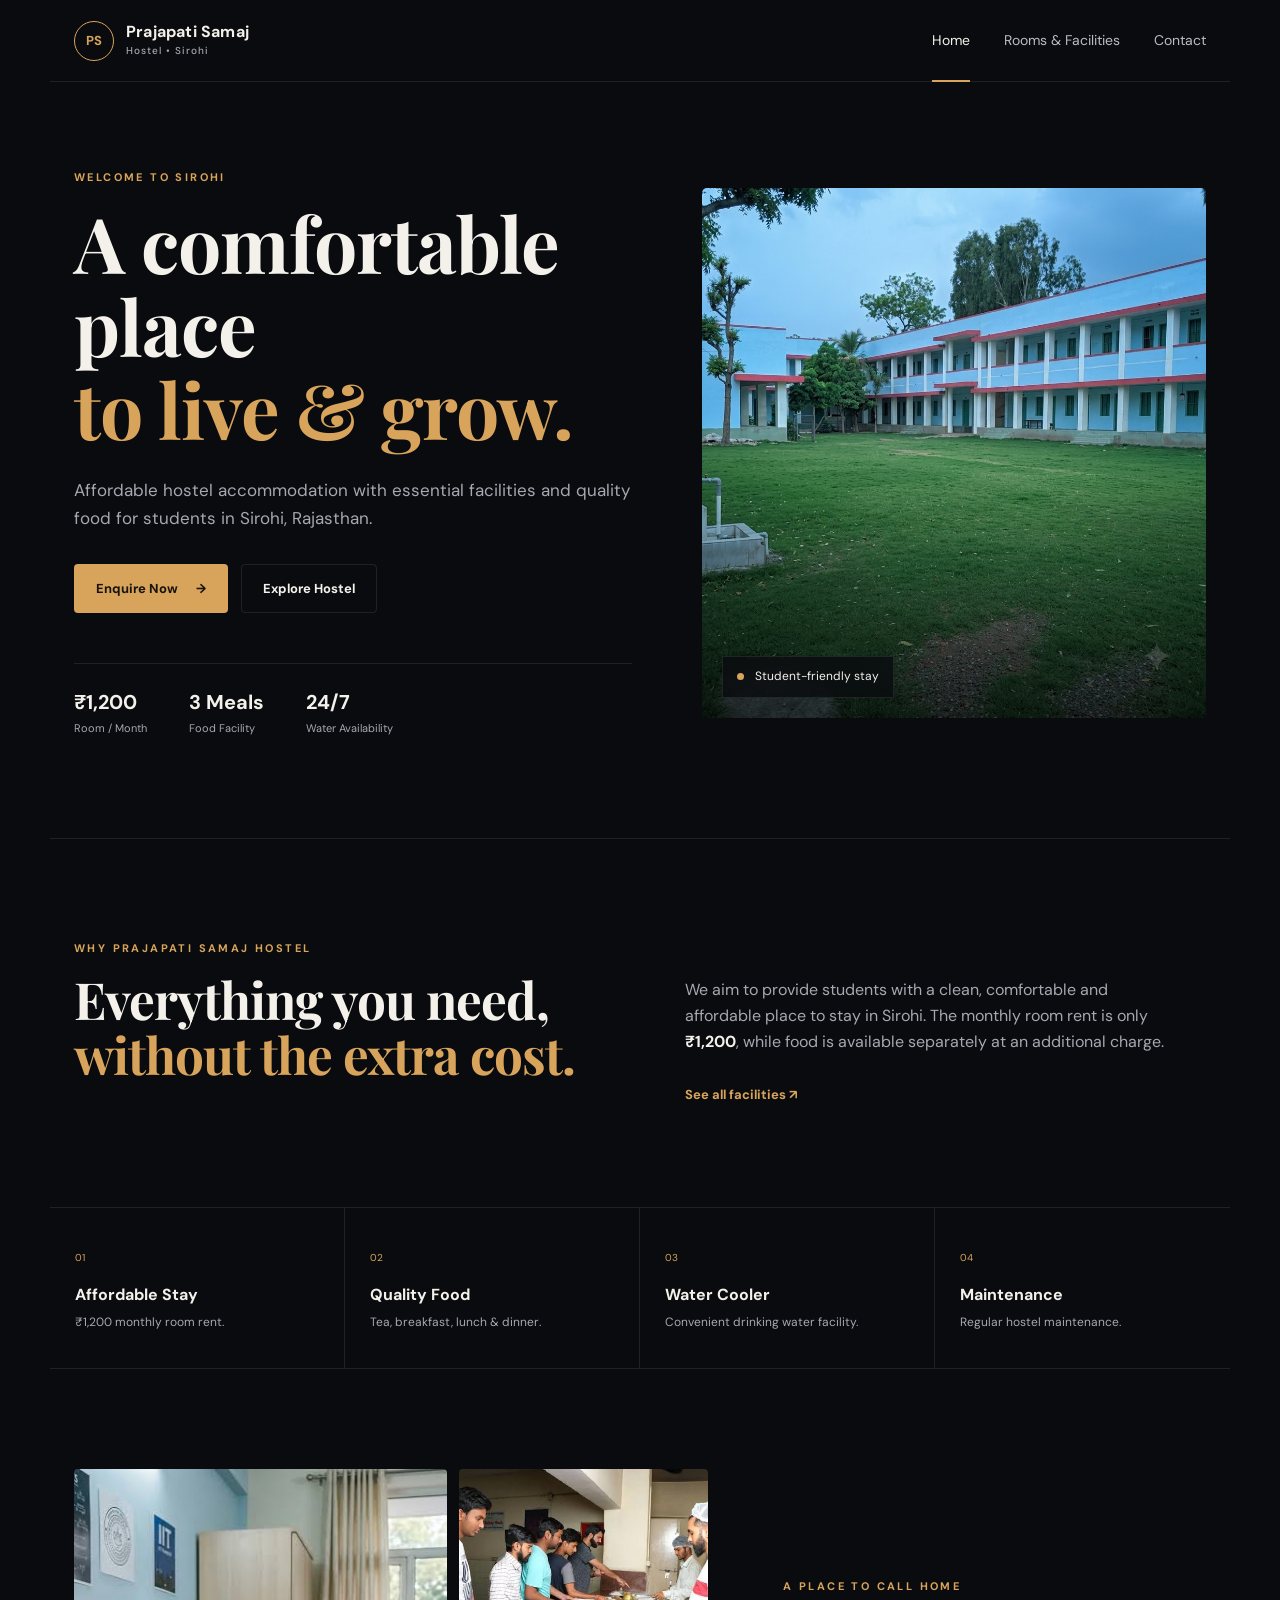
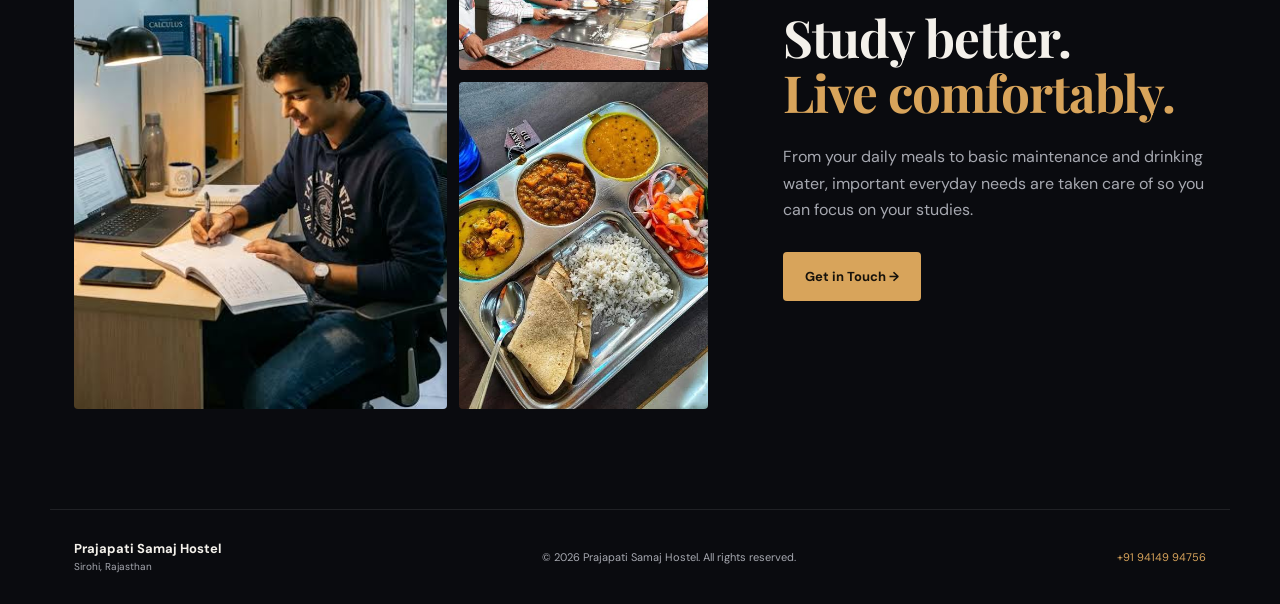
==== index.html @ ca45638c "added first commit" ====
<!DOCTYPE html>
<html lang="en">
<head>
  <meta charset="UTF-8">
  <meta name="viewport" content="width=device-width, initial-scale=1.0">
  <meta name="description" content="Prajapati Samaj Hostel, Sirohi Rajasthan - affordable student accommodation with food and essential facilities.">
  <title>Prajapati Samaj Hostel | Sirohi</title>
  <link rel="preconnect" href="https://fonts.googleapis.com">
  <link rel="preconnect" href="https://fonts.gstatic.com" crossorigin>
  <link href="https://fonts.googleapis.com/css2?family=DM+Sans:wght@400;500;600;700&family=Playfair+Display:wght@600;700&display=swap" rel="stylesheet">
  <link rel="stylesheet" href="style.css">
</head>
<body>
  <header class="navbar">
    <a class="logo" href="index.html"><span>PS</span><div>Prajapati Samaj<br><small>Hostel • Sirohi</small></div></a>
    <button class="menu-btn" aria-label="Open menu">☰</button>
    <nav>
      <a class="active" href="index.html">Home</a>
      <a href="rooms.html">Rooms & Facilities</a>
      <a href="contact.html">Contact</a>
    </nav>
  </header>

  <main>
    <section class="hero">
      <div class="hero-content">
        <p class="eyebrow">WELCOME TO SIROHI</p>
        <h1>A comfortable place<br><em>to live & grow.</em></h1>
        <p class="hero-text">Affordable hostel accommodation with essential facilities and quality food for students in Sirohi, Rajasthan.</p>
        <div class="hero-actions">
          <a class="btn btn-primary" href="contact.html">Enquire Now <span>→</span></a>
          <a class="btn btn-ghost" href="rooms.html">Explore Hostel</a>
        </div>
        <div class="quick-stats">
          <div><strong>₹1,200</strong><span>Room / Month</span></div>
          <div><strong>3 Meals</strong><span>Food Facility</span></div>
          <div><strong>24/7</strong><span>Water Availability</span></div>
        </div>
      </div>
      <div class="hero-image">
        <div class="image-card">
          <img src="hostel.png" alt="Comfortable hostel room">
          <div class="image-label"><span class="dot"></span> Student-friendly stay</div>
        </div>
      </div>
    </section>

    <section class="section intro">
      <div class="section-heading">
        <p class="eyebrow">WHY PRAJAPATI SAMAJ HOSTEL</p>
        <h2>Everything you need,<br><em>without the extra cost.</em></h2>
      </div>
      <div class="intro-copy">
        <p>We aim to provide students with a clean, comfortable and affordable place to stay in Sirohi. The monthly room rent is only <strong>₹1,200</strong>, while food is available separately at an additional charge.</p>
        <a class="text-link" href="hostel.png">See all facilities <span>↗</span></a>
      </div>
    </section>

    <section class="feature-strip">
      <div class="feature"><span>01</span><h3>Affordable Stay</h3><p>₹1,200 monthly room rent.</p></div>
      <div class="feature"><span>02</span><h3>Quality Food</h3><p>Tea, breakfast, lunch & dinner.</p></div>
      <div class="feature"><span>03</span><h3>Water Cooler</h3><p>Convenient drinking water facility.</p></div>
      <div class="feature"><span>04</span><h3>Maintenance</h3><p>Regular hostel maintenance.</p></div>
    </section>

    <section class="section photo-section">
      <div class="photo-grid">
        <div class="photo tall"><img src="room.png" alt="Hostel room interior"></div>
        <div class="photo"><img src="mess.png" alt="Fresh food"></div>
        <div class="photo"><img src="food.png" alt="Comfortable living space"></div>
      </div>
      <div class="photo-copy">
        <p class="eyebrow">A PLACE TO CALL HOME</p>
        <h2>Study better.<br><em>Live comfortably.</em></h2>
        <p>From your daily meals to basic maintenance and drinking water, important everyday needs are taken care of so you can focus on your studies.</p>
        <a class="btn btn-primary" href="contact.html">Get in Touch →</a>
      </div>
    </section>
  </main>

  <footer>
    <div class="footer-brand"><strong>Prajapati Samaj Hostel</strong><span>Sirohi, Rajasthan</span></div>
    <p>© <span id="year"></span> Prajapati Samaj Hostel. All rights reserved.</p>
    <a href="tel:+919414994756">+91 94149 94756</a>
  </footer>
  <script src="script.js"></script>
</body>
</html>
---- style.css ----
:root {
  --bg: #0a0b0f;
  --surface: #111319;
  --surface2: #171922;
  --text: #f4f1eb;
  --muted: #a6a8b0;
  --accent: #d8a45b;
  --accent2: #f0c98c;
  --line: rgba(255, 255, 255, .09);
  --max: 1180px;
}

* {
  box-sizing: border-box;
  margin: 0;
  padding: 0
}

html {
  scroll-behavior: smooth
}

body {
  font-family: "DM Sans", sans-serif;
  background: var(--bg);
  color: var(--text);
  line-height: 1.65
}

a {
  color: inherit;
  text-decoration: none
}

img {
  display: block;
  width: 100%;
  object-fit: cover
}

.navbar {
  height: 82px;
  max-width: var(--max);
  margin: auto;
  padding: 0 24px;
  display: flex;
  align-items: center;
  justify-content: space-between;
  border-bottom: 1px solid var(--line)
}

.logo {
  display: flex;
  align-items: center;
  gap: 12px;
  font-weight: 700;
  line-height: 1.05;
  letter-spacing: .2px
}

.logo span {
  display: grid;
  place-items: center;
  width: 40px;
  height: 40px;
  border: 1px solid var(--accent);
  color: var(--accent);
  border-radius: 50%;
  font-size: 13px
}

.logo small {
  font-size: 10px;
  color: var(--muted);
  font-weight: 500;
  letter-spacing: 1px
}

nav {
  display: flex;
  gap: 34px
}

nav a {
  font-size: 14px;
  color: #bbbcc2;
  position: relative;
  padding: 30px 0
}

nav a:hover,
nav a.active {
  color: var(--text)
}

nav a.active:after {
  content: "";
  position: absolute;
  bottom: 0;
  left: 0;
  width: 100%;
  height: 2px;
  background: var(--accent)
}

.menu-btn {
  display: none;
  background: none;
  border: 0;
  color: white;
  font-size: 25px
}

.hero {
  max-width: var(--max);
  margin: auto;
  padding: 86px 24px 100px;
  display: grid;
  grid-template-columns: 1.05fr .95fr;
  gap: 70px;
  align-items: center
}

.eyebrow {
  font-size: 11px;
  letter-spacing: 2.4px;
  color: var(--accent);
  font-weight: 700;
  margin-bottom: 15px
}

h1,
h2 {
  font-family: "Playfair Display", serif;
  line-height: 1.08;
  letter-spacing: -1px
}

h1 {
  font-size: clamp(48px, 6vw, 78px)
}

h2 {
  font-size: clamp(38px, 4vw, 56px)
}

em {
  color: var(--accent);
  font-style: normal
}

.hero-text {
  color: var(--muted);
  max-width: 570px;
  margin: 26px 0 32px;
  font-size: 17px
}

.hero-actions {
  display: flex;
  gap: 13px;
  flex-wrap: wrap
}

.btn {
  display: inline-flex;
  align-items: center;
  justify-content: center;
  gap: 18px;
  padding: 13px 21px;
  border-radius: 4px;
  font-size: 13px;
  font-weight: 700;
  transition: .25s;
  border: 1px solid transparent
}

.btn-primary {
  background: var(--accent);
  color: #17120b
}

.btn-primary:hover {
  background: var(--accent2);
  transform: translateY(-2px)
}

.btn-ghost {
  border-color: var(--line);
  color: var(--text)
}

.btn-ghost:hover {
  border-color: var(--accent);
  color: var(--accent)
}

.hero-image {
  position: relative
}

.image-card {
  height: 530px;
  position: relative;
  overflow: hidden;
  border-radius: 5px
}

.image-card:after {
  content: "";
  position: absolute;
  inset: 0;
  background: linear-gradient(180deg, transparent 55%, rgba(0, 0, 0, .65))
}

.image-card img {
  height: 100%
}

.image-label {
  position: absolute;
  z-index: 2;
  bottom: 20px;
  left: 20px;
  background: rgba(10, 11, 15, .78);
  backdrop-filter: blur(10px);
  padding: 10px 14px;
  font-size: 12px;
  border: 1px solid var(--line)
}

.dot {
  display: inline-block;
  width: 7px;
  height: 7px;
  border-radius: 50%;
  background: var(--accent);
  margin-right: 8px
}

.quick-stats {
  display: flex;
  gap: 42px;
  margin-top: 50px;
  border-top: 1px solid var(--line);
  padding-top: 22px
}

.quick-stats div {
  display: flex;
  flex-direction: column
}

.quick-stats strong {
  font-size: 20px
}

.quick-stats span {
  font-size: 11px;
  color: var(--muted)
}

.section {
  max-width: var(--max);
  margin: auto;
  padding: 100px 24px
}

.intro {
  display: grid;
  grid-template-columns: 1fr 1fr;
  gap: 90px;
  border-top: 1px solid var(--line)
}

.intro-copy {
  padding-top: 38px;
  color: var(--muted);
  font-size: 16px;
  max-width: 500px
}

.intro-copy strong {
  color: var(--text)
}

.text-link {
  display: inline-block;
  color: var(--accent);
  font-weight: 700;
  font-size: 13px;
  margin-top: 28px
}

.feature-strip {
  border-top: 1px solid var(--line);
  border-bottom: 1px solid var(--line);
  display: grid;
  grid-template-columns: repeat(4, 1fr);
  max-width: var(--max);
  margin: auto
}

.feature {
  padding: 35px 25px;
  border-right: 1px solid var(--line)
}

.feature:last-child {
  border: 0
}

.feature span {
  font-size: 10px;
  color: var(--accent)
}

.feature h3 {
  font-size: 16px;
  margin: 12px 0 5px
}

.feature p {
  font-size: 12px;
  color: var(--muted)
}

.photo-section {
  display: grid;
  grid-template-columns: 1.2fr .8fr;
  gap: 75px;
  align-items: center
}

.photo-grid {
  display: grid;
  grid-template-columns: 1.2fr .8fr;
  gap: 12px;
  height: 540px
}

.photo {
  overflow: hidden;
  border-radius: 4px
}

.photo.tall {
  grid-row: span 2
}

.photo img {
  height: 100%;
  transition: .5s
}

.photo:hover img {
  transform: scale(1.04)
}

.photo-copy p:not(.eyebrow) {
  color: var(--muted);
  margin: 24px 0 28px
}

footer {
  border-top: 1px solid var(--line);
  max-width: var(--max);
  margin: auto;
  padding: 28px 24px;
  display: flex;
  align-items: center;
  justify-content: space-between;
  color: var(--muted);
  font-size: 11px
}

.footer-brand {
  display: flex;
  flex-direction: column
}

.footer-brand strong {
  color: var(--text);
  font-size: 13px
}

.footer-brand span {
  font-size: 10px
}

.footer-brand+p {
  text-align: center
}

footer>a {
  color: var(--accent)
}

.page-hero {
  max-width: var(--max);
  margin: auto;
  padding: 95px 24px 90px;
  border-bottom: 1px solid var(--line)
}

.page-hero p:last-child {
  color: var(--muted);
  max-width: 590px;
  margin-top: 25px;
  font-size: 16px
}

.pricing {
  display: grid;
  grid-template-columns: 1fr .7fr;
  gap: 20px;
  padding-top: 65px
}

.price-card,
.notice {
  background: var(--surface);
  border: 1px solid var(--line);
  border-radius: 6px;
  padding: 35px;
  display: flex;
  align-items: center;
  justify-content: space-between;
  gap: 25px
}

.price-card h2 {
  font-family: "DM Sans";
  font-size: 39px;
  letter-spacing: -1px
}

.price-card h2 small {
  font-size: 15px;
  color: var(--muted);
  font-weight: 400
}

.price-card p:not(.eyebrow),
.notice p {
  font-size: 13px;
  color: var(--muted);
  margin-top: 8px
}

.notice {
  display: block;
  background: transparent;
  border-color: rgba(216, 164, 91, .3)
}

.notice strong {
  color: var(--accent)
}

.centered {
  text-align: center
}

.facility-grid {
  display: grid;
  grid-template-columns: repeat(4, 1fr);
  gap: 14px;
  margin-top: 55px
}

.facility-card {
  background: var(--surface);
  border: 1px solid var(--line);
  padding: 28px;
  min-height: 210px
}

.icon {
  font-size: 20px;
  color: var(--accent);
  margin-bottom: 32px
}

.facility-card h3 {
  font-size: 17px
}

.facility-card p {
  font-size: 12px;
  color: var(--muted);
  margin-top: 8px
}

.food-section {
  display: grid;
  grid-template-columns: 1fr 1fr;
  gap: 70px;
  align-items: center
}

.food-image {
  height: 500px;
  border-radius: 5px;
  overflow: hidden
}

.food-image img {
  height: 100%
}

.food-copy>p:not(.eyebrow):not(.small-note) {
  color: var(--muted);
  margin: 22px 0
}

.meal-list {
  border-top: 1px solid var(--line);
  margin-top: 25px
}

.meal-list div {
  display: flex;
  align-items: center;
  gap: 15px;
  padding: 15px 0;
  border-bottom: 1px solid var(--line);
  font-size: 13px
}

.meal-list span {
  color: var(--accent);
  font-size: 18px
}

.small-note {
  font-size: 11px;
  color: #858791;
  margin-top: 20px
}

.gallery-grid {
  display: grid;
  grid-template-columns: repeat(3, 1fr);
  gap: 12px;
  margin-top: 45px
}

.gallery-grid img {
  height: 280px;
  border-radius: 4px
}

.contact-hero {
  padding-bottom: 75px
}

.contact-layout {
  display: grid;
  grid-template-columns: 1fr 1fr;
  gap: 70px
}

.contact-card {
  display: flex;
  gap: 18px;
  padding: 25px 0;
  border-bottom: 1px solid var(--line)
}

.contact-icon {
  color: var(--accent);
  font-size: 22px;
  width: 28px
}

.contact-card h3 {
  font-size: 18px
}

.contact-card p:not(.eyebrow) {
  color: var(--muted);
  font-size: 12px;
  margin-top: 4px
}

.big-link {
  font-size: 21px;
  font-weight: 700
}

.whatsapp-btn {
  display: flex;
  justify-content: space-between;
  margin-top: 22px;
  padding: 16px 20px;
  background: #183d2b;
  border: 1px solid #285b42;
  color: #a9e4c2;
  border-radius: 4px;
  font-weight: 700;
  font-size: 13px
}

.enquiry-box {
  background: var(--surface);
  padding: 38px;
  border: 1px solid var(--line);
  border-radius: 5px
}

.enquiry-box h2 {
  font-size: 40px;
  margin-bottom: 25px
}

form {
  display: grid;
  gap: 17px
}

label {
  font-size: 11px;
  color: var(--muted);
  display: grid;
  gap: 7px
}

input,
textarea {
  width: 100%;
  background: var(--bg);
  border: 1px solid var(--line);
  color: var(--text);
  padding: 13px;
  border-radius: 3px;
  font: inherit;
  font-size: 13px;
  outline: none
}

input:focus,
textarea:focus {
  border-color: var(--accent)
}

.full {
  width: 100%;
  margin-top: 4px
}

.map-section {
  min-height: 390px;
  background: linear-gradient(90deg, rgba(10, 11, 15, .97), rgba(10, 11, 15, .6)), url("sirohi.png") center/cover;
  display: flex;
  align-items: center
}

.map-overlay {
  max-width: var(--max);
  width: 100%;
  margin: auto;
  padding: 60px 24px
}

.map-overlay p:not(.eyebrow) {
  color: var(--muted);
  margin: 15px 0 25px
}

@media(max-width:850px) {
  nav {
    display: none
  }

  .menu-btn {
    display: block
  }

  .navbar.open nav {
    display: flex;
    position: absolute;
    top: 82px;
    left: 0;
    right: 0;
    background: var(--surface);
    padding: 20px 24px;
    flex-direction: column;
    gap: 0;
    z-index: 10;
    border-bottom: 1px solid var(--line)
  }

  .navbar.open nav a {
    padding: 12px
  }

  .hero,
  .intro,
  .photo-section,
  .food-section,
  .contact-layout {
    grid-template-columns: 1fr;
    gap: 45px
  }

  .hero {
    padding-top: 55px
  }

  .hero-image {
    order: -1
  }

  .image-card {
    height: 390px
  }

  .feature-strip {
    grid-template-columns: 1fr 1fr
  }

  .feature:nth-child(2) {
    border-right: 0
  }

  .feature:nth-child(-n+2) {
    border-bottom: 1px solid var(--line)
  }

  .photo-grid {
    height: 440px
  }

  .pricing {
    grid-template-columns: 1fr
  }

  .facility-grid {
    grid-template-columns: 1fr 1fr
  }

  .gallery-grid {
    grid-template-columns: 1fr 1fr
  }

  .gallery-grid img {
    height: 220px
  }

  footer {
    flex-wrap: wrap;
    gap: 15px
  }

  .footer-brand+p {
    order: 3;
    width: 100%;
    text-align: left
  }
}

@media(max-width:520px) {
  h1 {
    font-size: 45px
  }

  .section,
  .hero {
    padding-left: 18px;
    padding-right: 18px
  }

  .quick-stats {
    gap: 18px
  }

  .quick-stats strong {
    font-size: 17px
  }

  .feature-strip {
    grid-template-columns: 1fr
  }

  .feature {
    border-right: 0 !important;
    border-bottom: 1px solid var(--line)
  }

  .feature:last-child {
    border-bottom: 0
  }

  .photo-grid {
    height: 360px;
    grid-template-columns: 1fr 1fr
  }

  .facility-grid,
  .gallery-grid {
    grid-template-columns: 1fr
  }

  .gallery-grid img {
    height: 250px
  }

  .price-card {
    align-items: flex-start;
    flex-direction: column
  }

  .enquiry-box {
    padding: 25px
  }

  .page-hero {
    padding-top: 55px
  }

  .contact-layout {
    gap: 25px
  }
}
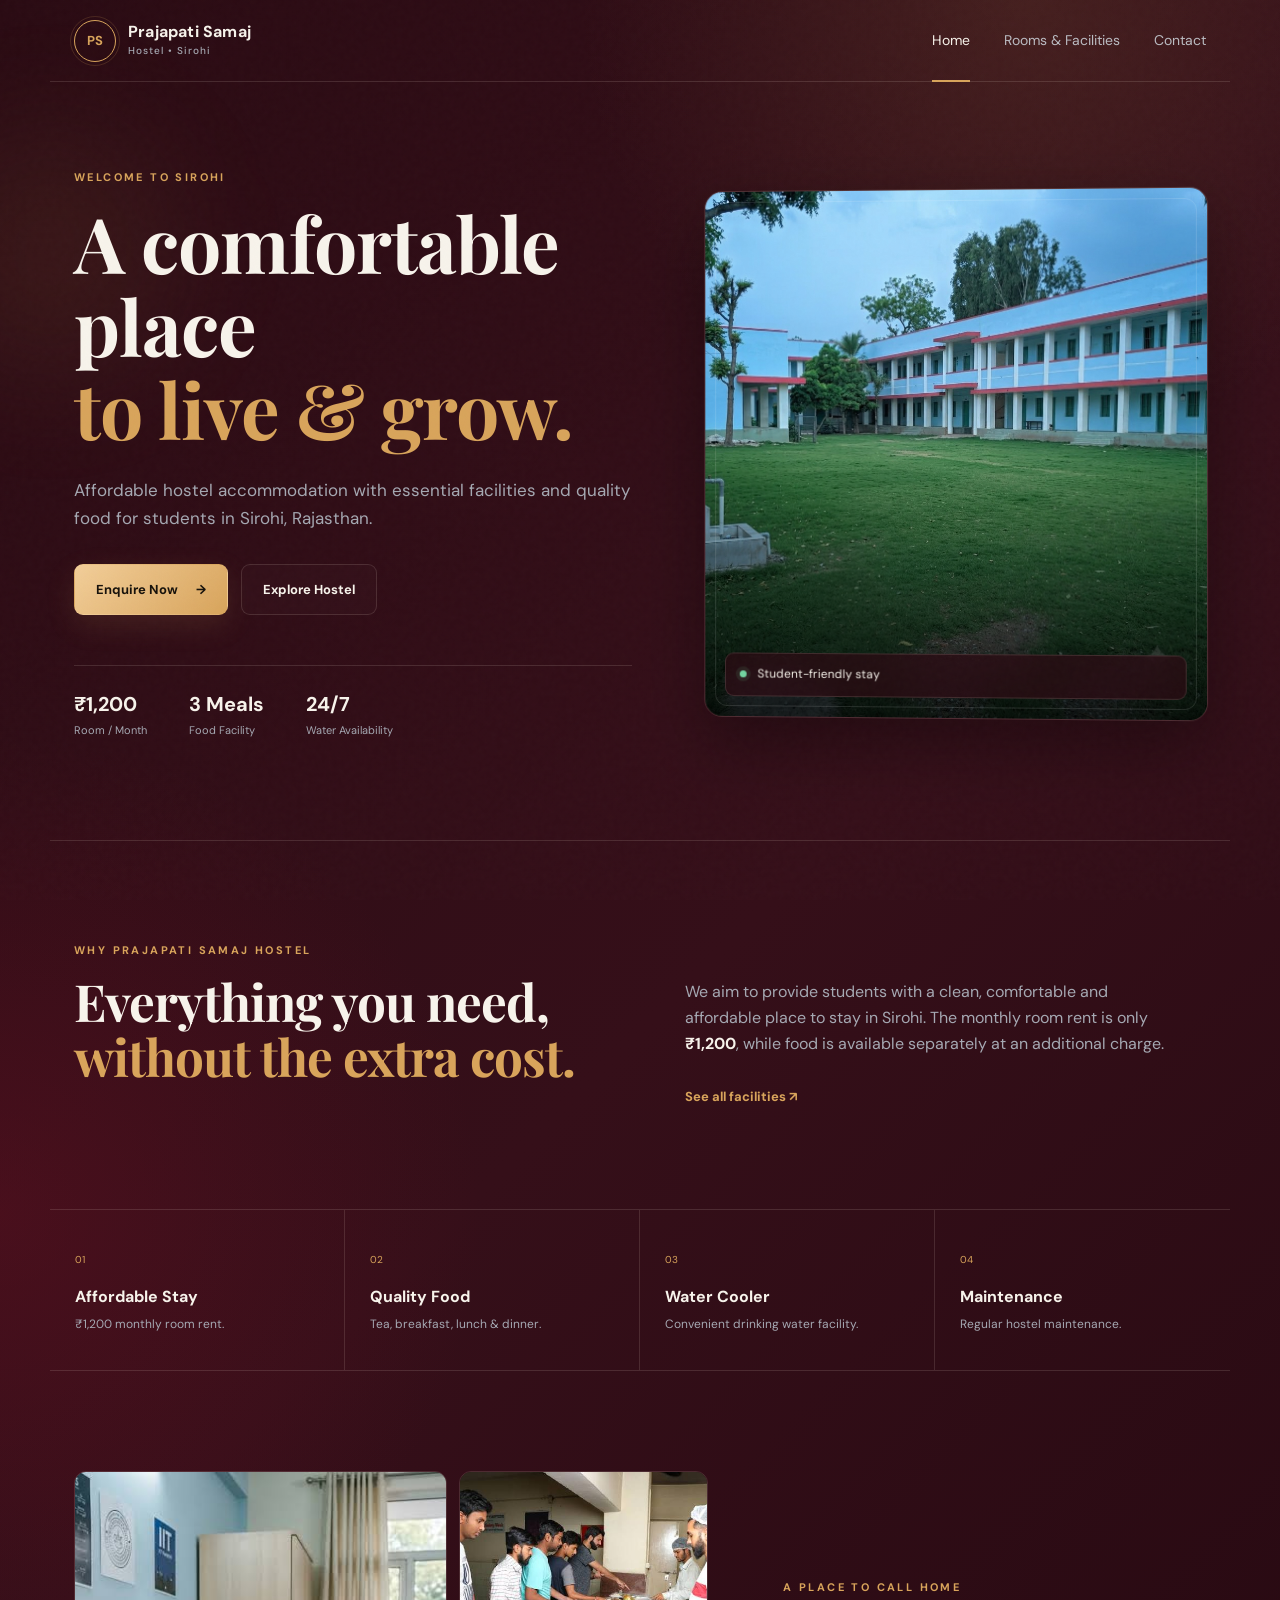
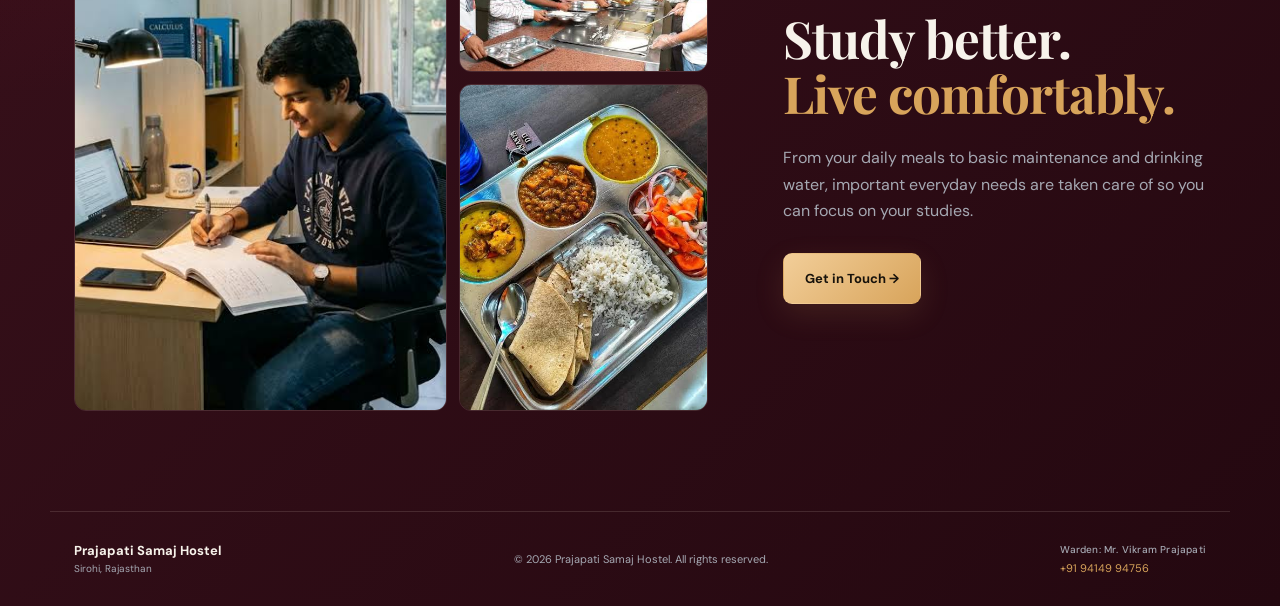
==== commit 2bd51f03: "updated" ====
--- a/index.html
+++ b/index.html
@@ -81,7 +81,7 @@
   <footer>
     <div class="footer-brand"><strong>Prajapati Samaj Hostel</strong><span>Sirohi, Rajasthan</span></div>
     <p>© <span id="year"></span> Prajapati Samaj Hostel. All rights reserved.</p>
-    <a href="tel:+919414994756">+91 94149 94756</a>
+    <a href="tel:+919414994756"><small>Warden: Mr. Vikram Prajapati</small><br>+91 94149 94756</a>
   </footer>
   <script src="script.js"></script>
 </body>
--- a/style.css
+++ b/style.css
@@ -1,42 +1,55 @@
+
 :root {
-  --bg: #0a0b0f;
-  --surface: #111319;
-  --surface2: #171922;
-  --text: #f4f1eb;
-  --muted: #a6a8b0;
+  --bg: #2a0b13;
+  --surface: #35101a;
+  --surface-2: #42131e;
+  --surface-3: #4b1723;
+  --text: #f7f3eb;
+  --muted: #a5a8b2;
   --accent: #d8a45b;
-  --accent2: #f0c98c;
-  --line: rgba(255, 255, 255, .09);
+  --accent-light: #f2ce99;
+  --line: rgba(255,235,220,.13);
+  --line-strong: rgba(216,164,91,.38);
+  --success: #72d4a0;
   --max: 1180px;
-}
-
-* {
-  box-sizing: border-box;
-  margin: 0;
-  padding: 0
-}
+  --radius: 14px;
+  --shadow: 0 25px 70px rgba(0,0,0,.35);
+}
+
+* { box-sizing: border-box; margin: 0; padding: 0; }
 
 html {
-  scroll-behavior: smooth
+  scroll-behavior: smooth;
+  scroll-padding-top: 90px;
 }
 
 body {
   font-family: "DM Sans", sans-serif;
-  background: var(--bg);
+  background:
+    radial-gradient(circle at 80% 0%, rgba(216,164,91,.12), transparent 28rem),
+    radial-gradient(circle at 0% 55%, rgba(116,18,38,.35), transparent 30rem),
+    linear-gradient(135deg, #2a0b13 0%, #350f19 48%, #240810 100%);
   color: var(--text);
-  line-height: 1.65
-}
-
-a {
-  color: inherit;
-  text-decoration: none
-}
-
-img {
-  display: block;
-  width: 100%;
-  object-fit: cover
-}
+  line-height: 1.65;
+  overflow-x: hidden;
+}
+
+body::before {
+  content: "";
+  position: fixed;
+  inset: 0;
+  pointer-events: none;
+  opacity: .028;
+  z-index: 100;
+  background-image: url("data:image/svg+xml,%3Csvg viewBox='0 0 180 180' xmlns='http://www.w3.org/2000/svg'%3E%3Cfilter id='n'%3E%3CfeTurbulence type='fractalNoise' baseFrequency='.85' numOctaves='4' stitchTiles='stitch'/%3E%3C/filter%3E%3Crect width='100%25' height='100%25' filter='url(%23n)' opacity='.7'/%3E%3C/svg%3E");
+}
+
+::selection { background: rgba(216,164,91,.3); color: var(--text); }
+
+a { color: inherit; text-decoration: none; }
+img { display: block; width: 100%; object-fit: cover; }
+
+button, input, textarea { font: inherit; }
 
 .navbar {
   height: 82px;
@@ -46,7 +59,9 @@
   display: flex;
   align-items: center;
   justify-content: space-between;
-  border-bottom: 1px solid var(--line)
+  border-bottom: 1px solid var(--line);
+  position: relative;
+  z-index: 50;
 }
 
 .logo {
@@ -55,60 +70,66 @@
   gap: 12px;
   font-weight: 700;
   line-height: 1.05;
-  letter-spacing: .2px
-}
+  letter-spacing: .2px;
+  transition: transform .25s ease;
+}
+.logo:hover { transform: translateY(-1px); }
 
 .logo span {
   display: grid;
   place-items: center;
-  width: 40px;
-  height: 40px;
+  width: 42px;
+  height: 42px;
   border: 1px solid var(--accent);
   color: var(--accent);
   border-radius: 50%;
-  font-size: 13px
-}
-
+  font-size: 13px;
+  position: relative;
+}
+.logo span::after {
+  content: "";
+  position: absolute;
+  inset: -5px;
+  border: 1px solid rgba(216,164,91,.18);
+  border-radius: inherit;
+}
 .logo small {
   font-size: 10px;
   color: var(--muted);
   font-weight: 500;
-  letter-spacing: 1px
-}
-
-nav {
-  display: flex;
-  gap: 34px
-}
-
+  letter-spacing: 1px;
+}
+
+nav { display: flex; gap: 34px; }
 nav a {
   font-size: 14px;
   color: #bbbcc2;
   position: relative;
-  padding: 30px 0
-}
-
-nav a:hover,
-nav a.active {
-  color: var(--text)
-}
-
-nav a.active:after {
+  padding: 30px 0;
+  transition: color .25s ease;
+}
+nav a::after {
   content: "";
   position: absolute;
+  left: 0;
   bottom: 0;
-  left: 0;
-  width: 100%;
+  width: 0;
   height: 2px;
-  background: var(--accent)
-}
+  background: var(--accent);
+  transition: width .3s ease;
+}
+nav a:hover, nav a.active { color: var(--text); }
+nav a:hover::after, nav a.active::after { width: 100%; }
 
 .menu-btn {
   display: none;
-  background: none;
-  border: 0;
+  background: rgba(255,255,255,.04);
+  border: 1px solid var(--line);
   color: white;
-  font-size: 25px
+  width: 42px;
+  height: 42px;
+  border-radius: 10px;
+  cursor: pointer;
 }
 
 .hero {
@@ -118,124 +139,141 @@
   display: grid;
   grid-template-columns: 1.05fr .95fr;
   gap: 70px;
-  align-items: center
-}
+  align-items: center;
+  position: relative;
+}
+
+.hero::before {
+  content: "";
+  position: absolute;
+  width: 260px;
+  height: 260px;
+  border-radius: 50%;
+  background: rgba(216,164,91,.07);
+  filter: blur(60px);
+  left: -130px;
+  top: 40px;
+  pointer-events: none;
+}
+
+.hero-content { position: relative; z-index: 1; }
 
 .eyebrow {
   font-size: 11px;
   letter-spacing: 2.4px;
   color: var(--accent);
   font-weight: 700;
-  margin-bottom: 15px
-}
-
-h1,
-h2 {
+  margin-bottom: 15px;
+}
+
+h1, h2 {
   font-family: "Playfair Display", serif;
   line-height: 1.08;
-  letter-spacing: -1px
-}
-
-h1 {
-  font-size: clamp(48px, 6vw, 78px)
-}
-
-h2 {
-  font-size: clamp(38px, 4vw, 56px)
-}
-
-em {
-  color: var(--accent);
-  font-style: normal
-}
+  letter-spacing: -1px;
+}
+h1 { font-size: clamp(48px, 6vw, 78px); }
+h2 { font-size: clamp(38px, 4vw, 56px); }
+em { color: var(--accent); font-style: normal; }
 
 .hero-text {
   color: var(--muted);
   max-width: 570px;
   margin: 26px 0 32px;
-  font-size: 17px
-}
-
-.hero-actions {
-  display: flex;
-  gap: 13px;
-  flex-wrap: wrap
-}
+  font-size: 17px;
+}
+
+.hero-actions { display: flex; gap: 13px; flex-wrap: wrap; }
 
 .btn {
   display: inline-flex;
   align-items: center;
   justify-content: center;
   gap: 18px;
-  padding: 13px 21px;
-  border-radius: 4px;
+  padding: 14px 21px;
+  border-radius: 9px;
   font-size: 13px;
   font-weight: 700;
-  transition: .25s;
-  border: 1px solid transparent
-}
-
+  transition: transform .25s ease, background .25s ease, border-color .25s ease, box-shadow .25s ease;
+  border: 1px solid transparent;
+  cursor: pointer;
+}
 .btn-primary {
-  background: var(--accent);
-  color: #17120b
-}
-
+  background: linear-gradient(135deg, var(--accent-light), var(--accent));
+  color: #17120b;
+  box-shadow: 0 10px 30px rgba(216,164,91,.13);
+}
 .btn-primary:hover {
-  background: var(--accent2);
-  transform: translateY(-2px)
-}
-
+  background: linear-gradient(135deg, #f7d8aa, var(--accent-light));
+  transform: translateY(-3px);
+  box-shadow: 0 16px 38px rgba(216,164,91,.2);
+}
 .btn-ghost {
   border-color: var(--line);
-  color: var(--text)
-}
-
+  color: var(--text);
+  background: rgba(255,255,255,.015);
+}
 .btn-ghost:hover {
-  border-color: var(--accent);
-  color: var(--accent)
-}
-
-.hero-image {
-  position: relative
-}
-
+  border-color: var(--line-strong);
+  color: var(--accent-light);
+  transform: translateY(-3px);
+  background: rgba(216,164,91,.05);
+}
+
+.hero-image { position: relative; }
 .image-card {
   height: 530px;
   position: relative;
   overflow: hidden;
-  border-radius: 5px
-}
-
-.image-card:after {
+  border-radius: 18px;
+  border: 1px solid var(--line);
+  box-shadow: var(--shadow);
+  transform: perspective(1000px) rotateY(-2deg);
+  transition: transform .6s ease, box-shadow .4s ease;
+}
+.image-card:hover {
+  transform: perspective(1000px) rotateY(0deg) translateY(-5px);
+  box-shadow: 0 32px 85px rgba(0,0,0,.5);
+}
+.image-card::before {
   content: "";
   position: absolute;
+  inset: 10px;
+  border: 1px solid rgba(255,255,255,.12);
+  border-radius: 12px;
+  z-index: 2;
+  pointer-events: none;
+}
+.image-card::after {
+  content: "";
+  position: absolute;
   inset: 0;
-  background: linear-gradient(180deg, transparent 55%, rgba(0, 0, 0, .65))
-}
-
-.image-card img {
-  height: 100%
-}
+  background: linear-gradient(180deg, transparent 48%, rgba(0,0,0,.78));
+  z-index: 1;
+}
+.image-card img { height: 100%; transition: transform 1s cubic-bezier(.2,.7,.2,1); }
+.image-card:hover img { transform: scale(1.055); }
 
 .image-label {
   position: absolute;
-  z-index: 2;
+  z-index: 3;
   bottom: 20px;
   left: 20px;
-  background: rgba(10, 11, 15, .78);
-  backdrop-filter: blur(10px);
-  padding: 10px 14px;
+  right: 20px;
+  background: rgba(43,10,19,.72);
+  backdrop-filter: blur(14px);
+  padding: 11px 14px;
   font-size: 12px;
-  border: 1px solid var(--line)
-}
-
+  border: 1px solid var(--line);
+  border-radius: 9px;
+}
 .dot {
   display: inline-block;
   width: 7px;
   height: 7px;
   border-radius: 50%;
-  background: var(--accent);
-  margin-right: 8px
+  background: var(--success);
+  margin-right: 8px;
+  box-shadow: 0 0 0 4px rgba(114,212,160,.1);
 }
 
 .quick-stats {
@@ -243,54 +281,39 @@
   gap: 42px;
   margin-top: 50px;
   border-top: 1px solid var(--line);
-  padding-top: 22px
-}
-
-.quick-stats div {
-  display: flex;
-  flex-direction: column
-}
-
-.quick-stats strong {
-  font-size: 20px
-}
-
-.quick-stats span {
-  font-size: 11px;
-  color: var(--muted)
-}
+  padding-top: 22px;
+}
+.quick-stats div { display: flex; flex-direction: column; }
+.quick-stats strong { font-size: 20px; }
+.quick-stats span { font-size: 11px; color: var(--muted); }
 
 .section {
   max-width: var(--max);
   margin: auto;
-  padding: 100px 24px
-}
-
+  padding: 100px 24px;
+}
 .intro {
   display: grid;
   grid-template-columns: 1fr 1fr;
   gap: 90px;
-  border-top: 1px solid var(--line)
-}
-
+  border-top: 1px solid var(--line);
+}
 .intro-copy {
   padding-top: 38px;
   color: var(--muted);
   font-size: 16px;
-  max-width: 500px
-}
-
-.intro-copy strong {
-  color: var(--text)
-}
-
+  max-width: 500px;
+}
+.intro-copy strong { color: var(--text); }
 .text-link {
   display: inline-block;
   color: var(--accent);
   font-weight: 700;
   font-size: 13px;
-  margin-top: 28px
-}
+  margin-top: 28px;
+  transition: transform .25s ease, color .25s ease;
+}
+.text-link:hover { transform: translateX(5px); color: var(--accent-light); }
 
 .feature-strip {
   border-top: 1px solid var(--line);
@@ -298,69 +321,40 @@
   display: grid;
   grid-template-columns: repeat(4, 1fr);
   max-width: var(--max);
-  margin: auto
-}
-
+  margin: auto;
+}
 .feature {
   padding: 35px 25px;
-  border-right: 1px solid var(--line)
-}
-
-.feature:last-child {
-  border: 0
-}
-
-.feature span {
-  font-size: 10px;
-  color: var(--accent)
-}
-
-.feature h3 {
-  font-size: 16px;
-  margin: 12px 0 5px
-}
-
-.feature p {
-  font-size: 12px;
-  color: var(--muted)
-}
+  border-right: 1px solid var(--line);
+  transition: background .3s ease, transform .3s ease;
+}
+.feature:hover { background: rgba(216,164,91,.035); }
+.feature:last-child { border: 0; }
+.feature span { font-size: 10px; color: var(--accent); }
+.feature h3 { font-size: 16px; margin: 12px 0 5px; }
+.feature p { font-size: 12px; color: var(--muted); }
 
 .photo-section {
   display: grid;
   grid-template-columns: 1.2fr .8fr;
   gap: 75px;
-  align-items: center
-}
-
+  align-items: center;
+}
 .photo-grid {
   display: grid;
   grid-template-columns: 1.2fr .8fr;
   gap: 12px;
-  height: 540px
-}
-
+  height: 540px;
+}
 .photo {
   overflow: hidden;
-  border-radius: 4px
-}
-
-.photo.tall {
-  grid-row: span 2
-}
-
-.photo img {
-  height: 100%;
-  transition: .5s
-}
-
-.photo:hover img {
-  transform: scale(1.04)
-}
-
-.photo-copy p:not(.eyebrow) {
-  color: var(--muted);
-  margin: 24px 0 28px
-}
+  border-radius: 12px;
+  border: 1px solid var(--line);
+}
+.photo.tall { grid-row: span 2; }
+.photo img { height: 100%; transition: transform .65s cubic-bezier(.2,.7,.2,1); }
+.photo:hover img { transform: scale(1.06); }
+.photo-copy p:not(.eyebrow) { color: var(--muted); margin: 24px 0 28px; }
 
 footer {
   border-top: 1px solid var(--line);
@@ -371,455 +365,336 @@
   align-items: center;
   justify-content: space-between;
   color: var(--muted);
-  font-size: 11px
-}
-
-.footer-brand {
-  display: flex;
-  flex-direction: column
-}
-
-.footer-brand strong {
-  color: var(--text);
-  font-size: 13px
-}
-
-.footer-brand span {
-  font-size: 10px
-}
-
-.footer-brand+p {
-  text-align: center
-}
-
-footer>a {
-  color: var(--accent)
-}
+  font-size: 11px;
+}
+.footer-brand { display: flex; flex-direction: column; }
+.footer-brand strong { color: var(--text); font-size: 13px; }
+.footer-brand span { font-size: 10px; }
+.footer-brand+p { text-align: center; }
+footer>a { color: var(--accent); transition: color .2s; }
+footer>a:hover { color: var(--accent-light); }
 
 .page-hero {
   max-width: var(--max);
   margin: auto;
   padding: 95px 24px 90px;
-  border-bottom: 1px solid var(--line)
-}
-
+  border-bottom: 1px solid var(--line);
+  position: relative;
+}
+.page-hero::after {
+  content: "";
+  position: absolute;
+  width: 180px;
+  height: 180px;
+  border-radius: 50%;
+  right: 10%;
+  top: 35%;
+  background: rgba(216,164,91,.06);
+  filter: blur(55px);
+  pointer-events: none;
+}
 .page-hero p:last-child {
   color: var(--muted);
   max-width: 590px;
   margin-top: 25px;
-  font-size: 16px
+  font-size: 16px;
 }
 
 .pricing {
   display: grid;
   grid-template-columns: 1fr .7fr;
   gap: 20px;
-  padding-top: 65px
-}
-
-.price-card,
-.notice {
-  background: var(--surface);
-  border: 1px solid var(--line);
-  border-radius: 6px;
+  padding-top: 65px;
+}
+.price-card, .notice {
+  background: linear-gradient(145deg, rgba(255,255,255,.045), rgba(255,255,255,.018));
+  border: 1px solid var(--line);
+  border-radius: var(--radius);
   padding: 35px;
   display: flex;
   align-items: center;
   justify-content: space-between;
-  gap: 25px
-}
-
+  gap: 25px;
+  transition: transform .3s ease, border-color .3s ease;
+}
+.price-card:hover, .notice:hover {
+  transform: translateY(-4px);
+  border-color: var(--line-strong);
+}
 .price-card h2 {
   font-family: "DM Sans";
   font-size: 39px;
-  letter-spacing: -1px
-}
-
-.price-card h2 small {
-  font-size: 15px;
-  color: var(--muted);
-  font-weight: 400
-}
-
-.price-card p:not(.eyebrow),
-.notice p {
-  font-size: 13px;
-  color: var(--muted);
-  margin-top: 8px
-}
-
-.notice {
-  display: block;
-  background: transparent;
-  border-color: rgba(216, 164, 91, .3)
-}
-
-.notice strong {
-  color: var(--accent)
-}
-
-.centered {
-  text-align: center
-}
+  letter-spacing: -1px;
+}
+.price-card h2 small { font-size: 15px; color: var(--muted); font-weight: 400; }
+.price-card p:not(.eyebrow), .notice p { font-size: 13px; color: var(--muted); margin-top: 8px; }
+.notice { display: block; background: rgba(216,164,91,.035); border-color: var(--line-strong); }
+.notice strong { color: var(--accent); }
+
+.centered { text-align: center; }
 
 .facility-grid {
   display: grid;
   grid-template-columns: repeat(4, 1fr);
   gap: 14px;
-  margin-top: 55px
-}
-
+  margin-top: 55px;
+}
 .facility-card {
-  background: var(--surface);
+  background: linear-gradient(145deg, rgba(255,255,255,.045), rgba(255,255,255,.015));
   border: 1px solid var(--line);
   padding: 28px;
-  min-height: 210px
-}
-
+  min-height: 210px;
+  border-radius: var(--radius);
+  position: relative;
+  overflow: hidden;
+  transition: transform .3s ease, border-color .3s ease, background .3s ease;
+}
+.facility-card::before {
+  content: "";
+  position: absolute;
+  width: 110px;
+  height: 110px;
+  right: -55px;
+  top: -55px;
+  border-radius: 50%;
+  background: rgba(216,164,91,.08);
+}
+.facility-card:hover {
+  transform: translateY(-6px);
+  border-color: var(--line-strong);
+  background: linear-gradient(145deg, rgba(216,164,91,.075), rgba(255,255,255,.018));
+}
 .icon {
   font-size: 20px;
   color: var(--accent);
-  margin-bottom: 32px
-}
-
-.facility-card h3 {
-  font-size: 17px
-}
-
-.facility-card p {
-  font-size: 12px;
-  color: var(--muted);
-  margin-top: 8px
-}
+  margin-bottom: 32px;
+}
+.facility-card h3 { font-size: 17px; }
+.facility-card p { font-size: 12px; color: var(--muted); margin-top: 8px; }
 
 .food-section {
   display: grid;
   grid-template-columns: 1fr 1fr;
   gap: 70px;
-  align-items: center
-}
-
+  align-items: center;
+}
 .food-image {
   height: 500px;
-  border-radius: 5px;
-  overflow: hidden
-}
-
-.food-image img {
-  height: 100%
-}
-
-.food-copy>p:not(.eyebrow):not(.small-note) {
-  color: var(--muted);
-  margin: 22px 0
-}
-
-.meal-list {
-  border-top: 1px solid var(--line);
-  margin-top: 25px
-}
-
+  border-radius: 16px;
+  overflow: hidden;
+  border: 1px solid var(--line);
+  box-shadow: var(--shadow);
+}
+.food-image img { height: 100%; transition: transform .8s ease; }
+.food-image:hover img { transform: scale(1.04); }
+.food-copy>p:not(.eyebrow):not(.small-note) { color: var(--muted); margin: 22px 0; }
+.meal-list { border-top: 1px solid var(--line); margin-top: 25px; }
 .meal-list div {
   display: flex;
   align-items: center;
   gap: 15px;
   padding: 15px 0;
   border-bottom: 1px solid var(--line);
-  font-size: 13px
-}
-
-.meal-list span {
-  color: var(--accent);
-  font-size: 18px
-}
-
-.small-note {
-  font-size: 11px;
-  color: #858791;
-  margin-top: 20px
-}
+  font-size: 13px;
+  transition: padding-left .25s ease;
+}
+.meal-list div:hover { padding-left: 7px; }
+.meal-list span { color: var(--accent); font-size: 18px; }
+.small-note { font-size: 11px; color: #858791; margin-top: 20px; }
 
 .gallery-grid {
   display: grid;
   grid-template-columns: repeat(3, 1fr);
   gap: 12px;
-  margin-top: 45px
-}
-
+  margin-top: 45px;
+}
 .gallery-grid img {
   height: 280px;
-  border-radius: 4px
-}
-
-.contact-hero {
-  padding-bottom: 75px
-}
-
+  border-radius: 12px;
+  border: 1px solid var(--line);
+  transition: transform .4s ease, filter .4s ease;
+}
+.gallery-grid img:hover { transform: translateY(-5px); filter: brightness(1.08); }
+
+.contact-hero { padding-bottom: 75px; }
 .contact-layout {
   display: grid;
   grid-template-columns: 1fr 1fr;
-  gap: 70px
-}
-
+  gap: 70px;
+}
 .contact-card {
   display: flex;
   gap: 18px;
   padding: 25px 0;
-  border-bottom: 1px solid var(--line)
-}
-
-.contact-icon {
-  color: var(--accent);
-  font-size: 22px;
-  width: 28px
-}
-
-.contact-card h3 {
-  font-size: 18px
-}
-
-.contact-card p:not(.eyebrow) {
-  color: var(--muted);
-  font-size: 12px;
-  margin-top: 4px
-}
-
-.big-link {
-  font-size: 21px;
-  font-weight: 700
-}
+  border-bottom: 1px solid var(--line);
+}
+.contact-icon { color: var(--accent); font-size: 22px; width: 28px; }
+.contact-card h3 { font-size: 18px; }
+.contact-card p:not(.eyebrow) { color: var(--muted); font-size: 12px; margin-top: 4px; }
+.big-link { font-size: 21px; font-weight: 700; transition: color .2s; }
+.big-link:hover { color: var(--accent-light); }
 
 .whatsapp-btn {
   display: flex;
   justify-content: space-between;
   margin-top: 22px;
   padding: 16px 20px;
-  background: #183d2b;
+  background: rgba(24,61,43,.8);
   border: 1px solid #285b42;
   color: #a9e4c2;
-  border-radius: 4px;
+  border-radius: 10px;
   font-weight: 700;
-  font-size: 13px
-}
+  font-size: 13px;
+  transition: transform .25s ease, background .25s ease;
+}
+.whatsapp-btn:hover { transform: translateY(-3px); background: rgba(33,82,58,.9); }
 
 .enquiry-box {
-  background: var(--surface);
+  background: linear-gradient(145deg, rgba(255,255,255,.045), rgba(255,255,255,.015));
   padding: 38px;
   border: 1px solid var(--line);
-  border-radius: 5px
-}
-
-.enquiry-box h2 {
-  font-size: 40px;
-  margin-bottom: 25px
-}
-
-form {
-  display: grid;
-  gap: 17px
-}
-
-label {
-  font-size: 11px;
-  color: var(--muted);
-  display: grid;
-  gap: 7px
-}
-
-input,
-textarea {
+  border-radius: var(--radius);
+  box-shadow: var(--shadow);
+}
+.enquiry-box h2 { font-size: 40px; margin-bottom: 25px; }
+
+form { display: grid; gap: 17px; }
+label { font-size: 11px; color: var(--muted); display: grid; gap: 7px; }
+input, textarea {
   width: 100%;
-  background: var(--bg);
+  background: rgba(38,9,16,.84);
   border: 1px solid var(--line);
   color: var(--text);
   padding: 13px;
-  border-radius: 3px;
+  border-radius: 8px;
   font: inherit;
   font-size: 13px;
-  outline: none
-}
-
-input:focus,
-textarea:focus {
-  border-color: var(--accent)
-}
-
-.full {
-  width: 100%;
-  margin-top: 4px
-}
+  outline: none;
+  transition: border-color .2s, box-shadow .2s;
+}
+input:focus, textarea:focus {
+  border-color: var(--accent);
+  box-shadow: 0 0 0 3px rgba(216,164,91,.08);
+}
+.full { width: 100%; margin-top: 4px; }
 
 .map-section {
   min-height: 390px;
-  background: linear-gradient(90deg, rgba(10, 11, 15, .97), rgba(10, 11, 15, .6)), url("sirohi.png") center/cover;
-  display: flex;
-  align-items: center
-}
-
-.map-overlay {
-  max-width: var(--max);
-  width: 100%;
-  margin: auto;
-  padding: 60px 24px
-}
-
-.map-overlay p:not(.eyebrow) {
-  color: var(--muted);
-  margin: 15px 0 25px
+  background:
+    linear-gradient(90deg, rgba(38,7,15,.96), rgba(55,12,24,.68) 48%, rgba(38,7,15,.50)),
+    url("sirohi.png") center/cover;
+  background-blend-mode: normal, normal;
+  position: relative;
+  overflow: hidden;
+  display: flex;
+  align-items: center;
+  border-top: 1px solid var(--line);
+  border-bottom: 1px solid var(--line);
+}
+.map-section::before {
+  content: "SIROHI";
+  position: absolute;
+  right: 7%;
+  bottom: -32px;
+  font-family: "Playfair Display", serif;
+  font-size: clamp(110px, 19vw, 250px);
+  font-weight: 700;
+  line-height: 1;
+  letter-spacing: -8px;
+  color: rgba(255,255,255,.055);
+  pointer-events: none;
+  white-space: nowrap;
+}
+.map-overlay { max-width: var(--max); width: 100%; margin: auto; padding: 60px 24px; position: relative; z-index: 1; }
+.map-overlay p:not(.eyebrow) { color: var(--muted); margin: 15px 0 25px; }
+
+.reveal {
+  opacity: 0;
+  transform: translateY(24px);
+  transition: opacity .7s ease, transform .7s cubic-bezier(.2,.7,.2,1);
+}
+.reveal.visible { opacity: 1; transform: translateY(0); }
+
+@media (prefers-reduced-motion: reduce) {
+  *, *::before, *::after {
+    scroll-behavior: auto !important;
+    transition-duration: .01ms !important;
+    animation-duration: .01ms !important;
+    animation-iteration-count: 1 !important;
+  }
+  .reveal { opacity: 1; transform: none; }
 }
 
 @media(max-width:850px) {
-  nav {
-    display: none
-  }
-
-  .menu-btn {
-    display: block
-  }
-
+  nav { display: none; }
+  .menu-btn { display: block; }
   .navbar.open nav {
     display: flex;
     position: absolute;
     top: 82px;
     left: 0;
     right: 0;
-    background: var(--surface);
+    background: rgba(16,18,25,.98);
+    backdrop-filter: blur(16px);
     padding: 20px 24px;
     flex-direction: column;
     gap: 0;
     z-index: 10;
-    border-bottom: 1px solid var(--line)
+    border-bottom: 1px solid var(--line);
+    box-shadow: 0 20px 35px rgba(0,0,0,.25);
   }
-
-  .navbar.open nav a {
-    padding: 12px
+  .navbar.open nav a { padding: 12px; }
+  .navbar.open nav a::after { display: none; }
+
+  .hero, .intro, .photo-section, .food-section, .contact-layout {
+    grid-template-columns: 1fr;
+    gap: 45px;
   }
-
-  .hero,
-  .intro,
-  .photo-section,
-  .food-section,
-  .contact-layout {
-    grid-template-columns: 1fr;
-    gap: 45px
-  }
-
-  .hero {
-    padding-top: 55px
-  }
-
-  .hero-image {
-    order: -1
-  }
-
-  .image-card {
-    height: 390px
-  }
-
-  .feature-strip {
-    grid-template-columns: 1fr 1fr
-  }
-
-  .feature:nth-child(2) {
-    border-right: 0
-  }
-
-  .feature:nth-child(-n+2) {
-    border-bottom: 1px solid var(--line)
-  }
-
-  .photo-grid {
-    height: 440px
-  }
-
-  .pricing {
-    grid-template-columns: 1fr
-  }
-
-  .facility-grid {
-    grid-template-columns: 1fr 1fr
-  }
-
-  .gallery-grid {
-    grid-template-columns: 1fr 1fr
-  }
-
-  .gallery-grid img {
-    height: 220px
-  }
-
-  footer {
-    flex-wrap: wrap;
-    gap: 15px
-  }
-
-  .footer-brand+p {
-    order: 3;
-    width: 100%;
-    text-align: left
-  }
+  .hero { padding-top: 55px; }
+  .hero-image { order: -1; }
+  .image-card { height: 390px; transform: none; }
+  .image-card:hover { transform: translateY(-4px); }
+
+  .feature-strip { grid-template-columns: 1fr 1fr; }
+  .feature:nth-child(2) { border-right: 0; }
+  .feature:nth-child(-n+2) { border-bottom: 1px solid var(--line); }
+
+  .photo-grid { height: 440px; }
+  .pricing { grid-template-columns: 1fr; }
+  .facility-grid { grid-template-columns: 1fr 1fr; }
+  .gallery-grid { grid-template-columns: 1fr 1fr; }
+  .gallery-grid img { height: 220px; }
+
+  footer { flex-wrap: wrap; gap: 15px; }
+  .footer-brand+p { order: 3; width: 100%; text-align: left; }
 }
 
 @media(max-width:520px) {
-  h1 {
-    font-size: 45px
-  }
-
-  .section,
-  .hero {
-    padding-left: 18px;
-    padding-right: 18px
-  }
-
-  .quick-stats {
-    gap: 18px
-  }
-
-  .quick-stats strong {
-    font-size: 17px
-  }
-
-  .feature-strip {
-    grid-template-columns: 1fr
-  }
-
-  .feature {
-    border-right: 0 !important;
-    border-bottom: 1px solid var(--line)
-  }
-
-  .feature:last-child {
-    border-bottom: 0
-  }
-
-  .photo-grid {
-    height: 360px;
-    grid-template-columns: 1fr 1fr
-  }
-
-  .facility-grid,
-  .gallery-grid {
-    grid-template-columns: 1fr
-  }
-
-  .gallery-grid img {
-    height: 250px
-  }
-
-  .price-card {
-    align-items: flex-start;
-    flex-direction: column
-  }
-
-  .enquiry-box {
-    padding: 25px
-  }
-
-  .page-hero {
-    padding-top: 55px
-  }
-
-  .contact-layout {
-    gap: 25px
-  }
-}+  h1 { font-size: 45px; }
+  h2 { font-size: 37px; }
+  .navbar { padding: 0 18px; }
+  .section, .hero, .page-hero { padding-left: 18px; padding-right: 18px; }
+  .quick-stats { gap: 18px; }
+  .quick-stats strong { font-size: 17px; }
+
+  .feature-strip { grid-template-columns: 1fr; }
+  .feature { border-right: 0 !important; border-bottom: 1px solid var(--line); }
+  .feature:last-child { border-bottom: 0; }
+
+  .photo-grid { height: 360px; grid-template-columns: 1fr 1fr; }
+  .facility-grid, .gallery-grid { grid-template-columns: 1fr; }
+  .gallery-grid img { height: 250px; }
+
+  .price-card { align-items: flex-start; flex-direction: column; }
+  .enquiry-box { padding: 25px; }
+  .page-hero { padding-top: 55px; }
+  .contact-layout { gap: 25px; }
+  .food-image { height: 390px; }
+}
+
+footer > a small {
+  color: var(--muted);
+  font-size: 10px;
+  font-weight: 500;
+  letter-spacing: .2px;
+}
